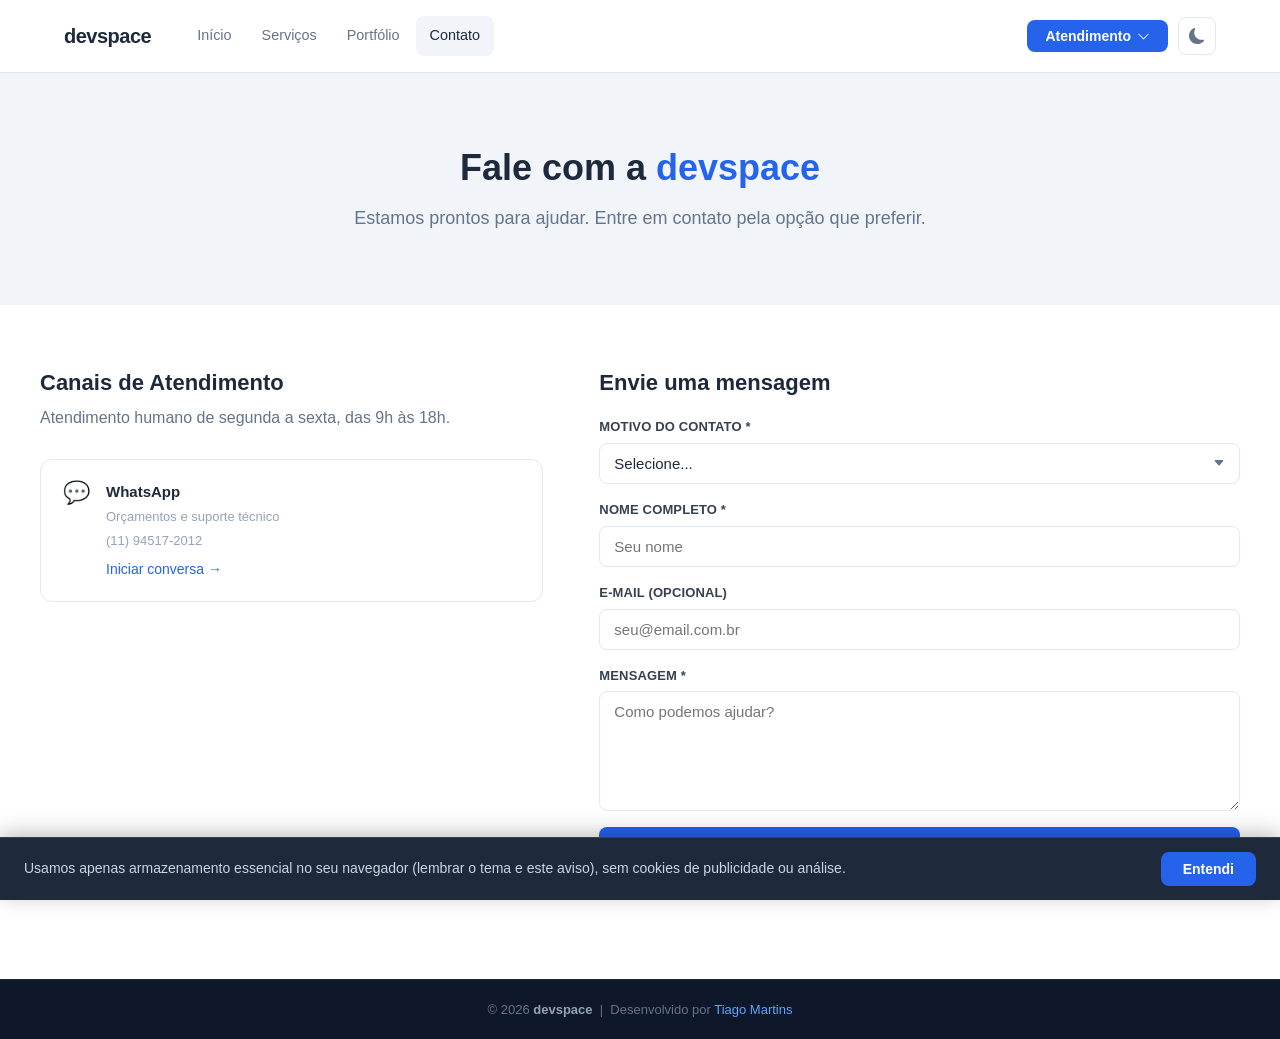
==== contato/index.html @ 78e2cf38 "Site devspace convertido do WordPress para HTML" ====
<!DOCTYPE html>
<html lang="pt-BR">
<head>
  <meta charset="UTF-8">
  <meta name="viewport" content="width=device-width, initial-scale=1">
  <title>Contato | devspace</title>
  <script>(function(){try{if(localStorage.getItem('gps-theme')==='dark')document.documentElement.setAttribute('data-theme','dark');}catch(e){}})();</script>
  <meta name="description" content="Entre em contato com a devspace pelo WhatsApp. Solicite um orçamento ou suporte técnico.">
  <link rel="canonical" href="https://tgplay.github.io/contato/">
  <link rel="icon" href="data:image/svg+xml,<svg xmlns='http://www.w3.org/2000/svg' viewBox='0 0 100 100'><text y='.9em' font-size='90'>💻</text></svg>">
  <meta property="og:type" content="website">
  <meta property="og:title" content="Contato | devspace">
  <meta property="og:description" content="Entre em contato com a devspace pelo WhatsApp. Solicite um orçamento ou suporte técnico.">
  <meta property="og:url" content="https://tgplay.github.io/contato/">
  <meta property="og:site_name" content="devspace">
  <meta property="og:locale" content="pt_BR">
  <meta name="twitter:card" content="summary">
  <meta name="twitter:title" content="Contato | devspace">
  <meta name="twitter:description" content="Entre em contato com a devspace pelo WhatsApp. Solicite um orçamento ou suporte técnico.">
  <script type="application/ld+json">{"@context": "https://schema.org", "@type": "Organization", "name": "devspace", "url": "https://tgplay.github.io/", "description": "Agência de desenvolvimento de sites, aplicativos mobile e sistemas web sob medida.", "contactPoint": [{"@type": "ContactPoint", "contactType": "sales", "telephone": "+55-11-94517-2012", "availableLanguage": "Portuguese"}, {"@type": "ContactPoint", "contactType": "customer support", "telephone": "+55-11-94517-2012", "availableLanguage": "Portuguese"}]}</script>
  <script type="application/ld+json">{"@context": "https://schema.org", "@type": "ContactPage", "name": "Fale com a devspace", "url": "https://tgplay.github.io/contato/", "mainEntity": {"@type": "Organization", "name": "devspace", "telephone": "+55-11-94517-2012"}}</script>
  <link rel="stylesheet" href="/assets/css/site.css">
</head>
<body>
<a class="skip-link screen-reader-text" href="#primary">Ir para o conteúdo</a>

<div id="page" class="site">

<header id="site-header" class="gps-header" role="banner">
  <div class="gps-header__inner">

    <div class="gps-header__logo">
      <a href="/" rel="home"><span class="gps-header__site-name">devspace</span></a>
    </div>

    <nav id="primary-nav" class="gps-header__nav" aria-label="Navegação principal">
      <ul class="gps-menu">
        <li class="menu-item"><a href="/">Início</a></li>
        <li class="menu-item"><a href="/servicos/">Serviços</a></li>
        <li class="menu-item"><a href="/portfolio/">Portfólio</a></li>
        <li class="menu-item current-menu-item"><a href="/contato/" aria-current="page">Contato</a></li>
      </ul>
    </nav>

    <div class="gps-header__actions">

      <div class="gps-dropdown" id="atendimento-dropdown">
        <button class="gps-btn gps-btn--primary gps-dropdown__toggle" aria-haspopup="true" aria-expanded="false" aria-controls="atendimento-menu">
          Atendimento
          <svg xmlns="http://www.w3.org/2000/svg" width="13" height="13" fill="currentColor" viewBox="0 0 16 16" aria-hidden="true">
                        <path fill-rule="evenodd" d="M1.646 4.646a.5.5 0 0 1 .708 0L8 10.293l5.646-5.647a.5.5 0 0 1 .708.708l-6 6a.5.5 0 0 1-.708 0l-6-6a.5.5 0 0 1 0-.708"/>
                    </svg>
        </button>
        <ul class="gps-dropdown__menu" id="atendimento-menu" role="menu" aria-label="Opções de atendimento">
          <li role="none">
            <a href="/contato/?tipo=vendas" role="menuitem">
              <svg xmlns="http://www.w3.org/2000/svg" width="15" height="15" fill="currentColor" viewBox="0 0 16 16" aria-hidden="true">
                                <path d="M0 1.5A.5.5 0 0 1 .5 1H2a.5.5 0 0 1 .485.379L2.89 3H14.5a.5.5 0 0 1 .491.592l-1.5 8A.5.5 0 0 1 13 12H4a.5.5 0 0 1-.491-.408L2.01 3.607 1.61 2H.5a.5.5 0 0 1-.5-.5z"/>
                            </svg>
              Solicitar Orçamento
            </a>
          </li>
          <li role="none">
            <a href="/contato/?tipo=suporte" role="menuitem">
              <svg xmlns="http://www.w3.org/2000/svg" width="15" height="15" fill="currentColor" viewBox="0 0 16 16" aria-hidden="true">
                                <path d="M5.338 1.59a61 61 0 0 0-2.837.856.48.48 0 0 0-.328.39c-.554 4.157.726 7.19 2.253 9.188a10.7 10.7 0 0 0 2.287 2.233c.346.244.652.42.893.533.12.057.218.095.293.118a.55.55 0 0 0 .101.025.6.6 0 0 0 .1-.025c.076-.023.174-.061.294-.118.24-.113.547-.29.893-.533a10.7 10.7 0 0 0 2.287-2.233c1.527-1.997 2.807-5.031 2.253-9.188a.48.48 0 0 0-.328-.39c-.651-.213-1.75-.56-2.837-.855C9.552 1.29 8.531 1.067 8 1.067c-.53 0-1.552.223-2.662.524z"/>
                            </svg>
              Suporte Técnico
            </a>
          </li>
        </ul>
      </div>

      <button class="gps-theme-toggle" id="theme-toggle" aria-label="Alternar tema escuro">
        <svg class="icon-moon" xmlns="http://www.w3.org/2000/svg" width="16" height="16" fill="currentColor" viewBox="0 0 16 16" aria-hidden="true">
                    <path d="M6 .278a.77.77 0 0 1 .08.858 7.2 7.2 0 0 0-.878 3.46c0 4.021 3.278 7.277 7.318 7.277q.792-.001 1.533-.16a.79.79 0 0 1 .81.316.73.73 0 0 1-.031.893A8.35 8.35 0 0 1 8.344 16C3.734 16 0 12.286 0 7.71 0 4.266 2.114 1.312 5.124.06A.75.75 0 0 1 6 .278"/>
                </svg>
        <svg class="icon-sun" xmlns="http://www.w3.org/2000/svg" width="16" height="16" fill="currentColor" viewBox="0 0 16 16" aria-hidden="true">
                    <path d="M8 11a3 3 0 1 1 0-6 3 3 0 0 1 0 6m0 1a4 4 0 1 0 0-8 4 4 0 0 0 0 8M8 0a.5.5 0 0 1 .5.5v2a.5.5 0 0 1-1 0v-2A.5.5 0 0 1 8 0m0 13a.5.5 0 0 1 .5.5v2a.5.5 0 0 1-1 0v-2A.5.5 0 0 1 8 13m8-5a.5.5 0 0 1-.5.5h-2a.5.5 0 0 1 0-1h2a.5.5 0 0 1 .5.5M3 8a.5.5 0 0 1-.5.5h-2a.5.5 0 0 1 0-1h2A.5.5 0 0 1 3 8m10.657-5.657a.5.5 0 0 1 0 .707l-1.414 1.415a.5.5 0 1 1-.707-.708l1.414-1.414a.5.5 0 0 1 .707 0m-9.193 9.193a.5.5 0 0 1 0 .707L3.05 13.657a.5.5 0 0 1-.707-.707l1.414-1.414a.5.5 0 0 1 .707 0m9.193 2.121a.5.5 0 0 1-.707 0l-1.414-1.414a.5.5 0 0 1 .707-.707l1.414 1.414a.5.5 0 0 1 0 .707M4.464 4.465a.5.5 0 0 1-.707 0L2.343 3.05a.5.5 0 1 1 .707-.707l1.414 1.414a.5.5 0 0 1 0 .707"/>
                </svg>
      </button>

      <button class="gps-header__hamburger" id="hamburger-btn" aria-label="Abrir menu" aria-expanded="false" aria-controls="primary-nav">
        <span></span><span></span><span></span>
      </button>

    </div>
  </div>
</header>

<main id="primary">
<section class="wp-block-group alignfull" style="background-color:#f1f5f9;padding-top:72px;padding-bottom:72px">

<h1 class="wp-block-heading has-text-align-center" style="font-style:normal;font-weight:700;font-size:2.25rem">Fale com a <mark style="background-color:rgba(0,0,0,0);color:#2563eb" class="has-inline-color">devspace</mark></h1>

<p class="has-text-align-center" style="color:#64748b;font-size:1.125rem;margin-top:12px;margin-bottom:0">Estamos prontos para ajudar. Entre em contato pela opção que preferir.</p>

</section>

<section class="wp-block-group alignfull" style="padding-top:64px;padding-bottom:80px">

<div class="wp-block-columns">

<div class="wp-block-column" style="flex-basis:44%">

<h2 class="wp-block-heading" style="font-size:1.375rem;font-weight:600;margin-bottom:8px">Canais de Atendimento</h2>

<p style="color:#64748b;margin-bottom:28px">Atendimento humano de segunda a sexta, das 9h às 18h.</p>

<div class="gps-ch-card">
  <span class="gps-ch-icon">💬</span>
  <div class="gps-ch-body">
    <strong>WhatsApp</strong>
    <span>Orçamentos e suporte técnico</span>
    <span>(11) 94517-2012</span>
    <a href="https://wa.me/5511945172012" target="_blank" rel="noopener noreferrer">Iniciar conversa →</a>
  </div>
</div>
<style>
.gps-ch-card{display:flex;align-items:flex-start;gap:16px;padding:20px 22px;background:#fff;border:1.5px solid #e2e8f0;border-radius:12px;margin-bottom:14px;transition:border-color .15s,box-shadow .15s;}
.gps-ch-card:hover{border-color:#2563eb;box-shadow:0 4px 12px rgba(37,99,235,.08);}
.gps-ch-icon{font-size:1.375rem;line-height:1;padding-top:2px;flex-shrink:0;}
.gps-ch-body{display:flex;flex-direction:column;gap:3px;}
.gps-ch-body strong{font-size:.9375rem;color:#1e293b;font-weight:600;}
.gps-ch-body span{font-size:.8125rem;color:#94a3b8;}
.gps-ch-body a{font-size:.875rem;color:#2563eb;text-decoration:none;font-weight:500;margin-top:4px;}
.gps-ch-body a:hover{text-decoration:underline;}
</style>

</div>

<div class="wp-block-column" style="flex-basis:56%">

<h2 class="wp-block-heading" style="font-size:1.375rem;font-weight:600;margin-bottom:20px">Envie uma mensagem</h2>

<div class="gps-form-wrap">
  <form class="gps-form" novalidate autocomplete="off">
    <div class="gps-form__group">
      <label for="contato-tipo">Motivo do contato *</label>
      <select id="contato-tipo" name="tipo" required>
        <option value="">Selecione...</option>
        <option value="vendas">Solicitar Orçamento</option>
        <option value="suporte">Suporte Técnico</option>
        <option value="geral">Outro assunto</option>
      </select>
    </div>

    <div class="gps-form__group">
      <label for="contato-name">Nome completo *</label>
      <input type="text" id="contato-name" name="name" placeholder="Seu nome" required>
    </div>

    <div class="gps-form__group">
      <label for="contato-email">E-mail (opcional)</label>
      <input type="email" id="contato-email" name="email" placeholder="seu@email.com.br">
    </div>

    <div class="gps-form__group">
      <label for="contato-message">Mensagem *</label>
      <textarea id="contato-message" name="message" rows="5" placeholder="Como podemos ajudar?" required></textarea>
    </div>

    <div style="position:absolute;left:-9999px;top:-9999px;height:0;overflow:hidden" aria-hidden="true">
      <label>Não preencha este campo <input type="text" name="website" tabindex="-1" autocomplete="off"></label>
    </div>

    <div class="gps-form__feedback" hidden></div>

    <button type="submit" class="gps-btn gps-btn--primary gps-btn--block">
      Enviar pelo WhatsApp &rarr;
    </button>
    <p class="gps-form__privacy">
      🔒 A mensagem é enviada pelo seu WhatsApp. Este site não guarda os seus dados.
    </p>
  </form>
</div>

</div>

</div>

</section>

</main>

<footer class="dv-footer" role="contentinfo">
  <div class="dv-footer__inner">
    <p class="dv-footer__copy">
      &copy; <span id="dv-year">2026</span> <strong>devspace</strong>
      &nbsp;|&nbsp;
      Desenvolvido por
      <a href="https://github.com/tgplay" target="_blank" rel="noopener noreferrer">Tiago Martins</a>
    </p>
  </div>
</footer>

</div>

<div id="dv-cookie-banner" class="dv-cookie-banner" role="dialog" aria-live="polite" aria-label="Aviso de cookies" hidden>
  <p class="dv-cookie-banner__text">
    Usamos apenas armazenamento essencial no seu navegador (lembrar o tema e este aviso), sem cookies de publicidade ou análise.
  </p>
  <button class="dv-cookie-banner__btn" id="dv-cookie-accept">Entendi</button>
</div>

<script>document.getElementById('dv-year').textContent = new Date().getFullYear();</script>
<script src="/assets/js/site.js"></script>
</body>
</html>
---- assets/css/site.css ----
/* devspace — estilos comuns do site estático.
   Convertido do tema WordPress astra-child (devspace/painel-clientes). */

/* ── Base (antes vinha do tema pai Astra) ─────────────── */
*, *::before, *::after { box-sizing: border-box; }
html { -webkit-text-size-adjust: 100%; }
body {
    margin: 0;
    font-family: -apple-system, BlinkMacSystemFont, "Segoe UI", Roboto, "Helvetica Neue", Arial, sans-serif;
    font-size: 1rem;
    line-height: 1.6;
    color: #1e293b;
    background: #ffffff;
}
h1, h2, h3, h4 { margin: 0; line-height: 1.3; color: inherit; }
p { margin: 0 0 1em; }
img { max-width: 100%; height: auto; }
mark { background: transparent; color: inherit; }

/* Seções em largura total com conteúdo limitado a 1200px (layout "constrained" do WordPress) */
.wp-block-group.alignfull { padding-left: 24px; padding-right: 24px; }
.wp-block-group.alignfull > * { max-width: 1200px; margin-left: auto; margin-right: auto; }
.has-text-align-center { text-align: center; }

/* Colunas da página de contato */
.wp-block-columns { display: flex; gap: 56px; align-items: flex-start; }
.wp-block-column { min-width: 0; }
@media (max-width: 781px) {
    .wp-block-columns { flex-direction: column; gap: 32px; }
    .wp-block-column { flex-basis: 100% !important; width: 100%; }
}

/* Páginas legais e textos longos */
.dv-prose { max-width: 780px; }
.dv-prose h2 { font-size: 1.25rem; margin: 32px 0 12px; }

/* ── Cabeçalho e modo escuro (assets/css/header.css do tema, sem alterações) ── */
/* ── CSS Variables ─────────────────────────────────────── */
:root {
    --gps-primary:       #2563eb;
    --gps-primary-hover: #1d4ed8;
    --gps-text:          #1e293b;
    --gps-muted:         #64748b;
    --gps-bg:            #ffffff;
    --gps-border:        #e2e8f0;
    --gps-header-h:      72px;
    --gps-radius:        8px;
    --gps-shadow:        0 1px 3px 0 rgb(0 0 0 / .1), 0 1px 2px -1px rgb(0 0 0 / .1);
    --gps-shadow-lg:     0 10px 15px -3px rgb(0 0 0 / .1), 0 4px 6px -4px rgb(0 0 0 / .1);
}

/* ── Skip link ─────────────────────────────────────────── */
.skip-link.screen-reader-text {
    clip: rect(1px, 1px, 1px, 1px);
    position: absolute;
    height: 1px; width: 1px;
    overflow: hidden;
}
.skip-link.screen-reader-text:focus {
    clip: auto;
    display: block;
    height: auto; width: auto;
    background: var(--gps-primary);
    color: #fff;
    font-size: .875rem;
    padding: 8px 16px;
    position: fixed;
    top: 8px; left: 8px;
    z-index: 9999;
    border-radius: var(--gps-radius);
}

/* ── Header Base ───────────────────────────────────────── */
.gps-header {
    position: sticky;
    top: 0;
    z-index: 1000;
    background: var(--gps-bg);
    border-bottom: 1px solid var(--gps-border);
    transition: box-shadow .2s ease;
}
.gps-header.scrolled {
    box-shadow: var(--gps-shadow-lg);
}
.gps-header__inner {
    max-width: 1200px;
    margin: 0 auto;
    padding: 0 24px;
    height: var(--gps-header-h);
    display: flex;
    align-items: center;
    gap: 32px;
}

/* ── Logo ──────────────────────────────────────────────── */
.gps-header__logo a {
    display: flex;
    align-items: center;
    text-decoration: none;
    flex-shrink: 0;
}
.gps-header__logo img {
    height: 38px;
    width: auto;
}
.gps-header__site-name {
    font-size: 1.25rem;
    font-weight: 700;
    color: var(--gps-text);
    letter-spacing: -.025em;
    white-space: nowrap;
}

/* ── Navigation ────────────────────────────────────────── */
.gps-header__nav {
    flex: 1;
}
.gps-menu {
    list-style: none;
    margin: 0;
    padding: 0;
    display: flex;
    align-items: center;
    gap: 2px;
}
.gps-menu li {
    position: relative;
}
.gps-menu li a {
    display: block;
    padding: 8px 14px;
    color: var(--gps-muted);
    text-decoration: none;
    font-size: .9rem;
    font-weight: 500;
    border-radius: var(--gps-radius);
    transition: color .15s, background .15s;
    white-space: nowrap;
}
.gps-menu li a:hover,
.gps-menu li.current-menu-item > a,
.gps-menu li.current-page-ancestor > a {
    color: var(--gps-text);
    background: #f1f5f9;
}

/* ── Actions ───────────────────────────────────────────── */
.gps-header__actions {
    display: flex;
    align-items: center;
    gap: 10px;
    flex-shrink: 0;
}

/* ── Buttons ───────────────────────────────────────────── */
.gps-btn {
    display: inline-flex;
    align-items: center;
    gap: 6px;
    padding: 9px 18px;
    font-size: .875rem;
    font-weight: 600;
    border-radius: var(--gps-radius);
    text-decoration: none;
    cursor: pointer;
    border: none;
    line-height: 1;
    transition: background .15s, color .15s, border-color .15s;
    white-space: nowrap;
    font-family: inherit;
}
.gps-btn--ghost {
    background: transparent;
    color: var(--gps-muted);
    border: 1.5px solid var(--gps-border);
}
.gps-btn--ghost:hover {
    color: var(--gps-text);
    background: #f8fafc;
    border-color: #cbd5e1;
}
.gps-btn--primary {
    background: var(--gps-primary);
    color: #fff !important;
}
.gps-btn--primary:hover {
    background: var(--gps-primary-hover);
}

/* ── Dropdown ──────────────────────────────────────────── */
.gps-dropdown {
    position: relative;
}
.gps-dropdown__toggle {
    display: inline-flex;
    align-items: center;
    gap: 6px;
}
.gps-dropdown__toggle svg:last-child {
    transition: transform .2s ease;
    flex-shrink: 0;
}
.gps-dropdown.open .gps-dropdown__toggle svg:last-child {
    transform: rotate(180deg);
}
.gps-dropdown__menu {
    position: absolute;
    top: calc(100% + 8px);
    right: 0;
    min-width: 210px;
    background: var(--gps-bg);
    border: 1px solid var(--gps-border);
    border-radius: var(--gps-radius);
    box-shadow: var(--gps-shadow-lg);
    list-style: none;
    margin: 0;
    padding: 6px;
    opacity: 0;
    pointer-events: none;
    transform: translateY(-6px);
    transition: opacity .15s ease, transform .15s ease;
    z-index: 100;
}
.gps-dropdown.open .gps-dropdown__menu {
    opacity: 1;
    pointer-events: auto;
    transform: translateY(0);
}
.gps-dropdown__menu li a {
    display: flex;
    align-items: center;
    gap: 10px;
    padding: 10px 14px;
    color: var(--gps-text);
    text-decoration: none;
    font-size: .875rem;
    font-weight: 500;
    border-radius: calc(var(--gps-radius) - 2px);
    transition: background .12s;
}
.gps-dropdown__menu li a:hover {
    background: #f1f5f9;
}
.gps-dropdown__menu li + li {
    margin-top: 2px;
}

/* ── Hamburger ─────────────────────────────────────────── */
.gps-header__hamburger {
    display: none;
    flex-direction: column;
    justify-content: center;
    align-items: center;
    gap: 5px;
    width: 40px;
    height: 40px;
    background: transparent;
    border: 1.5px solid var(--gps-border);
    border-radius: var(--gps-radius);
    cursor: pointer;
    padding: 0;
    flex-shrink: 0;
}
.gps-header__hamburger span {
    display: block;
    width: 18px;
    height: 2px;
    background: var(--gps-text);
    border-radius: 2px;
    transition: transform .2s ease, opacity .2s ease;
}
.gps-header__hamburger.open span:nth-child(1) {
    transform: translateY(7px) rotate(45deg);
}
.gps-header__hamburger.open span:nth-child(2) {
    opacity: 0;
}
.gps-header__hamburger.open span:nth-child(3) {
    transform: translateY(-7px) rotate(-45deg);
}

/* ── Mobile ────────────────────────────────────────────── */
@media (max-width: 900px) {
    .gps-header__nav {
        display: none;
        position: absolute;
        top: var(--gps-header-h);
        left: 0;
        right: 0;
        background: var(--gps-bg);
        border-bottom: 1px solid var(--gps-border);
        padding: 12px 24px 20px;
        box-shadow: var(--gps-shadow-lg);
    }
    .gps-header__nav.open {
        display: block;
    }
    .gps-header {
        position: relative;
    }
    .gps-menu {
        flex-direction: column;
        align-items: flex-start;
        gap: 2px;
    }
    .gps-menu li a {
        width: 100%;
        font-size: .95rem;
    }
    .gps-header__hamburger {
        display: flex;
    }
    .gps-header__actions .gps-btn--ghost {
        display: none;
    }
    .gps-dropdown__menu {
        right: auto;
        left: 0;
    }
}

/* ── Utility: reset list inside WP nav ────────────────── */
.gps-menu ul {
    list-style: none;
    margin: 0;
    padding: 0;
}

/* ── CSS-only dropdown (hover + focus-within) ──────────── */
@media (hover: hover) {
    .gps-dropdown:hover .gps-dropdown__menu {
        opacity: 1;
        pointer-events: auto;
        transform: translateY(0);
    }
}
.gps-dropdown:focus-within .gps-dropdown__menu {
    opacity: 1;
    pointer-events: auto;
    transform: translateY(0);
}

/* ── Theme Toggle Button ───────────────────────────────── */
.gps-theme-toggle {
    display: inline-flex;
    align-items: center;
    justify-content: center;
    width: 38px;
    height: 38px;
    background: transparent;
    border: 1.5px solid var(--gps-border);
    border-radius: var(--gps-radius);
    color: var(--gps-muted);
    cursor: pointer;
    padding: 0;
    flex-shrink: 0;
    transition: color .15s, background .15s, border-color .15s;
}
.gps-theme-toggle:hover {
    color: var(--gps-text);
    background: #f8fafc;
    border-color: #cbd5e1;
}
.gps-theme-toggle .icon-sun { display: none; }
html[data-theme="dark"] .gps-theme-toggle .icon-moon { display: none; }
html[data-theme="dark"] .gps-theme-toggle .icon-sun  { display: block; }

/* ── Dark Mode Variables ───────────────────────────────── */
html[data-theme="dark"] {
    --gps-primary:       #60a5fa;
    --gps-primary-hover: #3b82f6;
    --gps-text:          #e2e8f0;
    --gps-muted:         #94a3b8;
    --gps-bg:            #06091a;
    --gps-border:        #1a2d46;
    --gps-shadow:        0 1px 3px 0 rgb(0 0 0 / .6), 0 1px 2px -1px rgb(0 0 0 / .6);
    --gps-shadow-lg:     0 10px 15px -3px rgb(0 0 0 / .7), 0 4px 6px -4px rgb(0 0 0 / .6);
}

/* ── Dark Mode: body & page ────────────────────────────── */
body {
    transition: background-color .25s ease, color .25s ease;
}
html[data-theme="dark"] body {
    background-color: #06091a;
    background-image: radial-gradient(ellipse at top, #0d1829 0%, #06091a 60%);
    color: #e2e8f0;
}

/* ── Dark Mode: hardcoded color overrides ──────────────── */
html[data-theme="dark"] .gps-menu li a:hover,
html[data-theme="dark"] .gps-menu li.current-menu-item > a,
html[data-theme="dark"] .gps-menu li.current-page-ancestor > a {
    background: #0d1829;
}
html[data-theme="dark"] .gps-btn--ghost:hover {
    background: #0d1829;
    border-color: #1a2d46;
}
html[data-theme="dark"] .gps-dropdown__menu li a:hover {
    background: #0d1829;
}
html[data-theme="dark"] .gps-theme-toggle:hover {
    background: #0d1829;
    border-color: #1a2d46;
}
html[data-theme="dark"] .gps-header__hamburger span {
    background: var(--gps-text);
}

/* ─── DARK MODE: Site-wide overrides ──────────────────────── */

/* Astra / WordPress containers */
html[data-theme="dark"] .site,
html[data-theme="dark"] #page,
html[data-theme="dark"] #primary,
html[data-theme="dark"] .site-content,
html[data-theme="dark"] .entry-content,
html[data-theme="dark"] .ast-container,
html[data-theme="dark"] .wp-block-column,
html[data-theme="dark"] .wp-block-columns {
    background-color: transparent;
    color: inherit;
}

/* Section backgrounds via inline styles */
html[data-theme="dark"] [style*="background-color:#ffffff"],
html[data-theme="dark"] [style*="background-color: #ffffff"] {
    background-color: #0d1829 !important;
}
html[data-theme="dark"] [style*="background-color:#f8fafc"],
html[data-theme="dark"] [style*="background-color: #f8fafc"],
html[data-theme="dark"] [style*="background-color:#f1f5f9"],
html[data-theme="dark"] [style*="background-color: #f1f5f9"] {
    background-color: #06091a !important;
}

/* Inline text: dark shades → light */
html[data-theme="dark"] [style*="color:#1e293b"],
html[data-theme="dark"] [style*="color: #1e293b"],
html[data-theme="dark"] [style*="color:#0f172a"],
html[data-theme="dark"] [style*="color: #0f172a"] {
    color: #e2e8f0 !important;
}
html[data-theme="dark"] [style*="color:#64748b"],
html[data-theme="dark"] [style*="color: #64748b"],
html[data-theme="dark"] [style*="color:#475569"],
html[data-theme="dark"] [style*="color: #475569"],
html[data-theme="dark"] [style*="color:#374151"],
html[data-theme="dark"] [style*="color: #374151"] {
    color: #94a3b8 !important;
}

/* Headings without inline color */
html[data-theme="dark"] .wp-block-heading:not([style*="color:"]) {
    color: #e2e8f0;
}

/* ── Eyebrow labels ── */
html[data-theme="dark"] .dv-eyebrow { color: #60a5fa; }

/* ── Cards: serviços home ── */
html[data-theme="dark"] .dv-svc-card {
    background-color: #0d1829;
    border-color: #1a2d46;
    box-shadow: 0 4px 16px 0 rgb(0 0 0 / .45);
}
html[data-theme="dark"] .dv-svc-card::after {
    background: linear-gradient(90deg, #3b82f6, #818cf8);
}
html[data-theme="dark"] .dv-svc-card h3 { color: #e2e8f0; }
html[data-theme="dark"] .dv-svc-card p  { color: #94a3b8; }
html[data-theme="dark"] .dv-svc-card a  { color: #60a5fa; }
html[data-theme="dark"] .dv-svc-ico     { color: #60a5fa; }
html[data-theme="dark"] .dv-svc-n       { color: #1e3050; }

/* ── Cards: diferenciais ── */
html[data-theme="dark"] .dv-diff-item {
    background-color: #0d1829;
    border-color: #1a2d46;
    box-shadow: 0 4px 16px 0 rgb(0 0 0 / .45);
}
html[data-theme="dark"] .dv-diff-item strong { color: #e2e8f0; }
html[data-theme="dark"] .dv-diff-item p      { color: #94a3b8; }

/* ── Cards: portfólio (home + página) ── */
html[data-theme="dark"] .dv-port-card,
html[data-theme="dark"] .dv-pf-card {
    background-color: #0d1829;
    border-color: #1a2d46;
    box-shadow: 0 4px 16px 0 rgb(0 0 0 / .45);
}
html[data-theme="dark"] .dv-port-info h4,
html[data-theme="dark"] .dv-pf-body h3  { color: #e2e8f0; }
html[data-theme="dark"] .dv-port-info p,
html[data-theme="dark"] .dv-pf-body p   { color: #94a3b8; }
html[data-theme="dark"] .dv-port-techs span,
html[data-theme="dark"] .dv-pf-techs span {
    color: #94a3b8;
    background-color: #06091a;
    border-color: #1a2d46;
}

/* ── Filtros de portfólio ── */
html[data-theme="dark"] .dv-filter {
    background-color: #0d1829;
    border-color: #1a2d46;
    color: #94a3b8;
}
html[data-theme="dark"] .dv-filter.active {
    background-color: #3b82f6;
    border-color: #3b82f6;
    color: #fff;
}
html[data-theme="dark"] .dv-filter:hover:not(.active) {
    border-color: #60a5fa;
    color: #60a5fa;
}

/* ── Página de Serviços ── */
html[data-theme="dark"] .dv-svc-content h2  { color: #e2e8f0; }
html[data-theme="dark"] .dv-svc-content > p { color: #94a3b8; }
html[data-theme="dark"] .dv-feature-list li { color: #cbd5e1; }
html[data-theme="dark"] .dv-for-whom {
    background-color: #0d1829;
}
html[data-theme="dark"] .dv-for-whom strong { color: #e2e8f0; }
html[data-theme="dark"] .dv-for-whom p      { color: #94a3b8; }
html[data-theme="dark"] .dv-svc-badge {
    background-color: #061428;
    color: #60a5fa;
}
html[data-theme="dark"] .dv-visual-site { background: linear-gradient(135deg,#0e2546,#102f8a); }
html[data-theme="dark"] .dv-visual-app  { background: linear-gradient(135deg,#031809,#062e15); }
html[data-theme="dark"] .dv-visual-sys  { background: linear-gradient(135deg,#160535,#280a52); }

/* ── Botão "Ver todos" portfólio ── */
html[data-theme="dark"] .dv-port-more-btn {
    border-color: #60a5fa;
    color: #60a5fa !important;
}
html[data-theme="dark"] .dv-port-more-btn:hover {
    background: #3b82f6;
    border-color: #3b82f6;
    color: #fff !important;
}

/* ── Contato: channel cards ── */
html[data-theme="dark"] .gps-ch-card {
    background-color: #0d1829;
    border-color: #1a2d46;
    box-shadow: 0 4px 16px 0 rgb(0 0 0 / .45);
}
html[data-theme="dark"] .gps-ch-body strong { color: #e2e8f0; }

/* ── Formulário de contato ── */
html[data-theme="dark"] .gps-form__group label {
    color: #94a3b8;
}
html[data-theme="dark"] .gps-form__group input,
html[data-theme="dark"] .gps-form__group select,
html[data-theme="dark"] .gps-form__group textarea {
    background-color: #0d1829;
    color: #e2e8f0;
    border-color: #1a2d46;
}
html[data-theme="dark"] .gps-form__group input::placeholder,
html[data-theme="dark"] .gps-form__group textarea::placeholder {
    color: #3d5a7a;
}
html[data-theme="dark"] .gps-form__group input:focus,
html[data-theme="dark"] .gps-form__group select:focus,
html[data-theme="dark"] .gps-form__group textarea:focus {
    border-color: #60a5fa;
    box-shadow: 0 0 0 3px rgba(96,165,250,.2);
}
html[data-theme="dark"] .gps-form__feedback.success {
    background-color: #021a0c;
    border-color: #0d4d22;
}
html[data-theme="dark"] .gps-form__feedback.error {
    background-color: #200808;
    border-color: #6b1010;
}

/* ── Rodapé (footer.php) ───────────────────────────────── */
.dv-footer { background: #0f172a; border-top: 1px solid #1e293b; padding: 20px 24px; text-align: center; }
.dv-footer__inner { max-width: 1200px; margin: 0 auto; }
.dv-footer__copy { font-size: .8125rem; color: #64748b; margin: 0; line-height: 1.5; }
.dv-footer__copy strong { color: #94a3b8; }
.dv-footer__copy a { color: #60a5fa; text-decoration: none; }
.dv-footer__copy a:hover { text-decoration: underline; }

/* ── Formulário de contato (contact-shortcode.php) ─────── */
.gps-form-wrap { font-family: inherit; }
.gps-form__group { display: flex; flex-direction: column; gap: 5px; margin-bottom: 16px; }
.gps-form__group label { font-size: .8125rem; font-weight: 600; color: #374151; letter-spacing: .01em; text-transform: uppercase; }
.gps-form__group input,
.gps-form__group select,
.gps-form__group textarea {
    padding: 11px 14px;
    border: 1.5px solid #e2e8f0;
    border-radius: 8px;
    font-size: .9375rem;
    color: #1e293b;
    font-family: inherit;
    background: #fff;
    transition: border-color .15s, box-shadow .15s;
    outline: none;
    width: 100%;
}
.gps-form__group input:focus,
.gps-form__group select:focus,
.gps-form__group textarea:focus { border-color: #2563eb; box-shadow: 0 0 0 3px rgba(37,99,235,.12); }
.gps-form__group textarea { resize: vertical; min-height: 120px; }
.gps-form__group select { appearance: none; background-image: url("data:image/svg+xml,%3Csvg xmlns='http://www.w3.org/2000/svg' width='12' height='12' fill='%2364748b' viewBox='0 0 16 16'%3E%3Cpath d='M7.247 11.14 2.451 5.658C1.885 5.013 2.345 4 3.204 4h9.592a1 1 0 0 1 .753 1.659l-4.796 5.48a1 1 0 0 1-1.506 0z'/%3E%3C/svg%3E"); background-repeat: no-repeat; background-position: right 14px center; padding-right: 36px; cursor: pointer; }
.gps-btn--block { width: 100%; padding: 13px; font-size: 1rem; justify-content: center; }
.gps-form__feedback { padding: 12px 16px; border-radius: 8px; font-size: .9rem; font-weight: 500; margin-bottom: 14px; }
.gps-form__feedback.success { background: #f0fdf4; color: #16a34a; border: 1px solid #bbf7d0; }
.gps-form__feedback.error { background: #fef2f2; color: #dc2626; border: 1px solid #fecaca; }
.gps-form__privacy { font-size: .75rem; color: #94a3b8; text-align: center; margin: 10px 0 0; }

/* ── Banner de cookies (cookie-banner.php) ─────────────── */
.dv-cookie-banner {
    position: fixed; bottom: 0; left: 0; right: 0; z-index: 9999;
    display: flex; align-items: center; justify-content: space-between; flex-wrap: wrap; gap: 12px;
    padding: 14px 24px;
    background: #1e293b;
    border-top: 1px solid #334155;
    font-family: inherit;
    box-shadow: 0 -4px 20px rgba(0,0,0,.25);
    animation: dvCookieSlide .3s ease;
}
@keyframes dvCookieSlide { from { transform: translateY(100%); } to { transform: translateY(0); } }
.dv-cookie-banner[hidden] { display: none !important; }
.dv-cookie-banner__text { font-size: .875rem; color: #cbd5e1; margin: 0; line-height: 1.55; }
.dv-cookie-banner__btn {
    flex-shrink: 0; padding: 9px 22px; background: #2563eb; color: #fff;
    border: none; border-radius: 8px; font-size: .875rem; font-weight: 600;
    cursor: pointer; font-family: inherit; transition: background .15s;
}
.dv-cookie-banner__btn:hover { background: #1d4ed8; }
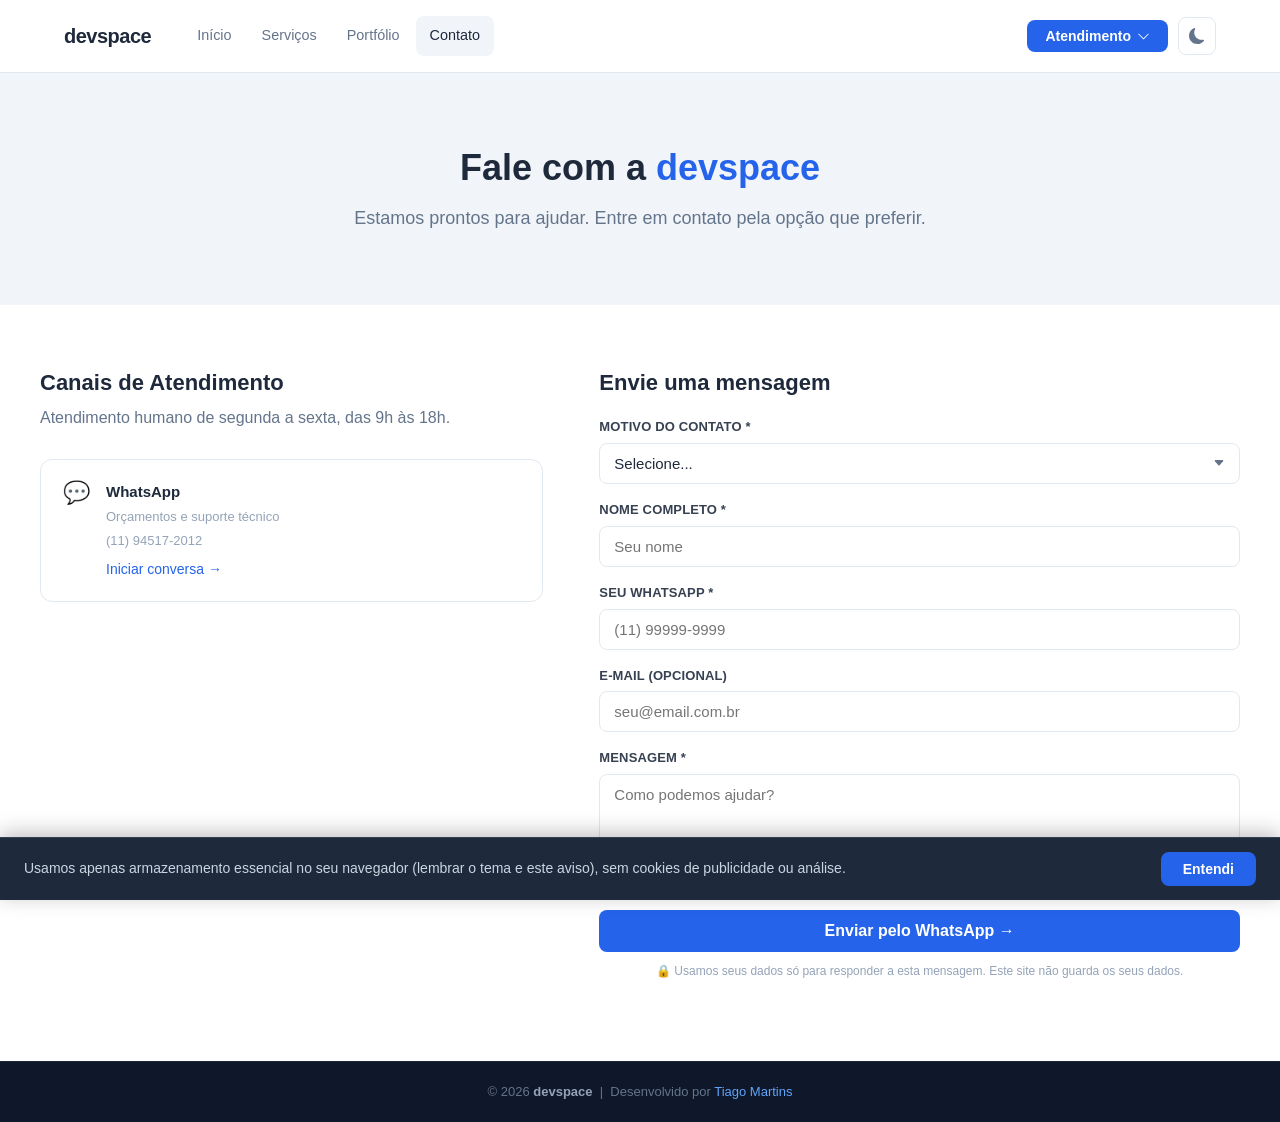
==== commit 3c682aa1: "Formulário com campo de WhatsApp e envio direto via Cloudflare Worker" ====
--- a/contato/index.html
+++ b/contato/index.html
@@ -151,6 +151,11 @@
     </div>
 
     <div class="gps-form__group">
+      <label for="contato-phone">Seu WhatsApp *</label>
+      <input type="tel" id="contato-phone" name="phone" placeholder="(11) 99999-9999" required>
+    </div>
+
+    <div class="gps-form__group">
       <label for="contato-email">E-mail (opcional)</label>
       <input type="email" id="contato-email" name="email" placeholder="seu@email.com.br">
     </div>
@@ -167,10 +172,13 @@
     <div class="gps-form__feedback" hidden></div>
 
     <button type="submit" class="gps-btn gps-btn--primary gps-btn--block">
-      Enviar pelo WhatsApp &rarr;
+      Enviar mensagem &rarr;
     </button>
+    <a class="gps-btn gps-btn--ghost gps-btn--block gps-form__fallback" target="_blank" rel="noopener" hidden>
+      Enviar pelo meu WhatsApp &rarr;
+    </a>
     <p class="gps-form__privacy">
-      🔒 A mensagem é enviada pelo seu WhatsApp. Este site não guarda os seus dados.
+      🔒 Usamos seus dados só para responder a esta mensagem. Este site não guarda os seus dados.
     </p>
   </form>
 </div>
--- a/assets/css/site.css
+++ b/assets/css/site.css
@@ -640,3 +640,5 @@
     cursor: pointer; font-family: inherit; transition: background .15s;
 }
 .dv-cookie-banner__btn:hover { background: #1d4ed8; }
+.gps-form__fallback { margin-top: 10px; }
+.gps-form__fallback[hidden] { display: none; }
